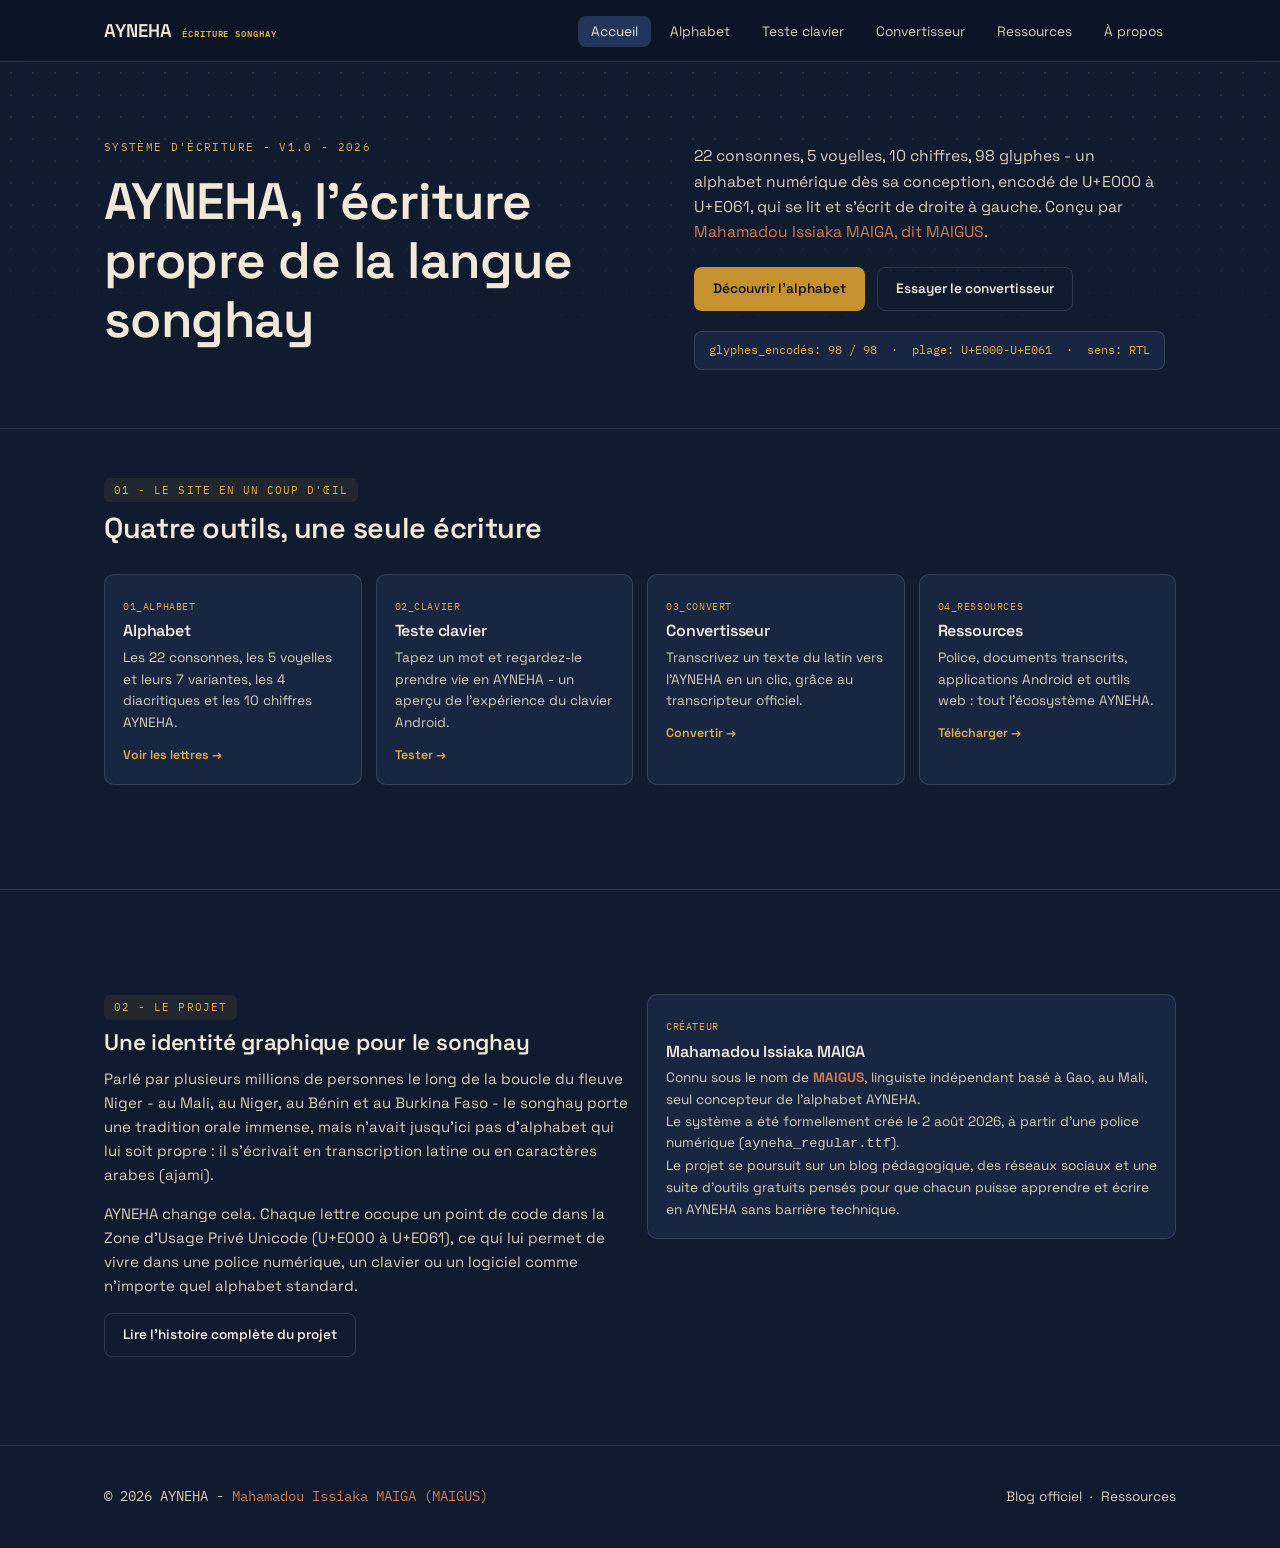
==== index.html @ 66aaf398 "Import initial du site AYNEHA Première version complète du site vitrine AYNEHA : - index.html : pag" ====
<!doctype html>
<html lang="fr">
<head>
<meta charset="utf-8">
<meta name="viewport" content="width=device-width, initial-scale=1">
<title>AYNEHA - L'alphabet Songhay</title>
<meta name="description" content="AYNEHA, l'alphabet créé par Mahamadou Issiaka MAIGA (MAIGUS) pour écrire la langue songhay : découvrez ses lettres, testez le clavier, convertissez vos textes.">
<link rel="preconnect" href="https://fonts.googleapis.com">
<link href="https://fonts.googleapis.com/css2?family=Space+Grotesk:wght@500;600;700&family=IBM+Plex+Mono:wght@400;500&display=swap" rel="stylesheet">
<link rel="stylesheet" href="assets/style.css?v=2">
</head>
<body>

<header class="site-header">
  <nav class="nav">
    <a class="brand" href="index.html">AYNEHA <small>Écriture Songhay</small></a>
    <button class="nav-toggle" aria-label="Ouvrir le menu">☰</button>
    <ul class="nav-links">
      <li><a href="index.html" class="active">Accueil</a></li>
      <li><a href="alphabet.html">Alphabet</a></li>
      <li><a href="clavier.html">Teste clavier</a></li>
      <li><a href="convertisseur.html">Convertisseur</a></li>
      <li><a href="ressources.html">Ressources</a></li>
      <li><a href="apropos.html">À propos</a></li>
    </ul>
  </nav>
</header>

<section class="hero">
  <div class="glyph-grid" aria-hidden="true"></div>
  <div class="container hero-grid">
    <div>
      <span class="eyebrow mono">Système d'écriture - v1.0 - 2026</span>
      <h1>AYNEHA, l'écriture propre de la langue songhay</h1>
    </div>
    <div class="hero-side">
      <p class="lede">
        22 consonnes, 5 voyelles, 10 chiffres, 98 glyphes - un alphabet numérique dès sa conception,
        encodé de U+E000 à U+E061, qui se lit et s'écrit de droite à gauche. Conçu par
        <span class="creator-name">Mahamadou Issiaka MAIGA, dit MAIGUS</span>.
      </p>
      <div class="hero-actions">
        <a class="btn btn-gold" href="alphabet.html">Découvrir l'alphabet</a>
        <a class="btn btn-outline" href="convertisseur.html">Essayer le convertisseur</a>
      </div>
      <div class="readout mono">glyphes_encodés: 98 / 98 &nbsp;·&nbsp; plage: U+E000-U+E061 &nbsp;·&nbsp; sens: RTL</div>
    </div>
  </div>
</section>

<section>
  <div class="container">
    <div class="section-head">
      <span class="tag mono">01 - le site en un coup d'œil</span>
      <h2>Quatre outils, une seule écriture</h2>
    </div>
    <div class="grid grid-4">
      <a class="card" href="alphabet.html">
        <span class="card-tag mono">01_ALPHABET</span>
        <h3>Alphabet</h3>
        <p>Les 22 consonnes, les 5 voyelles et leurs 7 variantes, les 4 diacritiques et les 10 chiffres AYNEHA.</p>
        <span class="go">Voir les lettres →</span>
      </a>
      <a class="card" href="clavier.html">
        <span class="card-tag mono">02_CLAVIER</span>
        <h3>Teste clavier</h3>
        <p>Tapez un mot et regardez-le prendre vie en AYNEHA - un aperçu de l'expérience du clavier Android.</p>
        <span class="go">Tester →</span>
      </a>
      <a class="card" href="convertisseur.html">
        <span class="card-tag mono">03_CONVERT</span>
        <h3>Convertisseur</h3>
        <p>Transcrivez un texte du latin vers l'AYNEHA en un clic, grâce au transcripteur officiel.</p>
        <span class="go">Convertir →</span>
      </a>
      <a class="card" href="ressources.html">
        <span class="card-tag mono">04_RESSOURCES</span>
        <h3>Ressources</h3>
        <p>Police, documents transcrits, applications Android et outils web : tout l'écosystème AYNEHA.</p>
        <span class="go">Télécharger →</span>
      </a>
    </div>
  </div>
</section>

<hr class="divider">

<section>
  <div class="container grid grid-2" style="align-items:start;">
    <div>
      <span class="tag mono">02 - le projet</span>
      <h2>Une identité graphique pour le songhay</h2>
      <p>
        Parlé par plusieurs millions de personnes le long de la boucle du fleuve Niger - au Mali,
        au Niger, au Bénin et au Burkina Faso - le songhay porte une tradition orale immense, mais
        n'avait jusqu'ici pas d'alphabet qui lui soit propre : il s'écrivait en transcription latine
        ou en caractères arabes (ajami).
      </p>
      <p>
        AYNEHA change cela. Chaque lettre occupe un point de code dans la Zone d'Usage Privé Unicode
        (U+E000 à U+E061), ce qui lui permet de vivre dans une police numérique, un clavier ou un
        logiciel comme n'importe quel alphabet standard.
      </p>
      <a class="btn btn-outline" href="apropos.html">Lire l'histoire complète du projet</a>
    </div>
    <div class="card" style="cursor:default">
      <span class="card-tag mono">CRÉATEUR</span>
      <h3 class="creator-name">Mahamadou Issiaka MAIGA</h3>
      <p>
        Connu sous le nom de <strong class="creator-name">MAIGUS</strong>, linguiste indépendant basé à Gao, au Mali,
        seul concepteur de l'alphabet AYNEHA.
      </p>
      <p>
        Le système a été formellement créé le 2 août 2026, à partir d'une police numérique
        (<code>ayneha_regular.ttf</code>).
      </p>
      <p style="margin-bottom:0">
        Le projet se poursuit sur un blog pédagogique, des réseaux sociaux et une suite d'outils
        gratuits pensés pour que chacun puisse apprendre et écrire en AYNEHA sans barrière technique.
      </p>
    </div>
  </div>
</section>

<footer>
  <div class="container">
    <span class="mono">© 2026 AYNEHA - <span class="creator-name">Mahamadou Issiaka MAIGA (MAIGUS)</span></span>
    <span>
      <a href="https://aynehasonghay.blogspot.com" target="_blank" rel="noopener">Blog officiel</a>
      &nbsp;·&nbsp;
      <a href="ressources.html">Ressources</a>
    </span>
  </div>
</footer>

<button id="back-to-top" aria-label="Retour en haut de page">&#8593;</button>
<script src="assets/nav.js"></script>
<script src="assets/nav.js"></script>
</body>
</html>
---- assets/style.css ----
/* AYNEHA - feuille de style partagée
   Thème combiné : palette nuit indigo / or / rouille (maquette A)
   + typographie et gabarit studio numérique (maquette C)
   Typo : Space Grotesk (titres) + IBM Plex Mono (labels techniques) */

:root{
  --indigo-950:#0b1526;
  --indigo-900:#101b30;
  --indigo-800:#182642;
  --indigo-700:#22355a;
  --sand:#f1e8d8;
  --sand-dim:#d9cdb4;
  --gold:#c6912f;
  --gold-bright:#e0ac47;
  --rust:#9a4b2e;
  --line:rgba(241,232,216,0.14);
  --radius:14px;
  --max:1120px;
}

*{box-sizing:border-box;}
html{scroll-behavior:smooth;}
body{
  margin:0;
  background:var(--indigo-900);
  color:var(--sand);
  font-family:"Space Grotesk", system-ui, sans-serif;
  font-size:15px;
  line-height:1.6;
  -webkit-font-smoothing:antialiased;
}
h1,h2,h3,h4{
  font-family:"Space Grotesk", system-ui, sans-serif;
  font-weight:600;
  line-height:1.15;
  margin:0 0 0.5em;
  letter-spacing:-0.01em;
}
p{margin:0 0 1em;color:var(--sand-dim);font-size:0.94rem;}
.mono{font-family:"IBM Plex Mono", monospace;}
.creator-name{color:#D2794C;}
a{color:var(--gold-bright);text-decoration:none;}
a:hover{text-decoration:underline;}
a:focus-visible,button:focus-visible,input:focus-visible{
  outline:2px solid var(--gold-bright);
  outline-offset:3px;
}
img{max-width:100%;display:block;}
.container{max-width:var(--max);margin:0 auto;padding:0 24px;}

/* motif signature : grille de points façon points de code U+E000..U+E061,
   discret, texture plutôt que décor gratuit */
.glyph-grid{
  position:absolute;inset:0;
  background-image:radial-gradient(circle, rgba(198,145,47,0.35) 1px, transparent 1.4px);
  background-size:22px 22px;
  mask-image:linear-gradient(to bottom, black, transparent 85%);
  opacity:0.5;
  pointer-events:none;
}

/* Header / nav */
.site-header{
  position:sticky;top:0;z-index:20;
  background:rgba(11,21,38,0.86);
  backdrop-filter:blur(10px);
  border-bottom:1px solid var(--line);
}
.nav{
  display:flex;align-items:center;justify-content:space-between;
  padding:16px 24px;max-width:var(--max);margin:0 auto;
}
.brand{
  display:flex;align-items:baseline;gap:10px;
  font-family:"Space Grotesk",sans-serif;font-weight:600;font-size:1.15rem;color:var(--sand);
}
.brand small{font-family:"IBM Plex Mono",monospace;font-size:0.58rem;letter-spacing:0.1em;
  text-transform:uppercase;color:var(--gold-bright);}
.nav-links{display:flex;gap:6px;list-style:none;margin:0;padding:0;}
.nav-links a{
  color:var(--sand-dim);padding:7px 13px;border-radius:8px;font-size:0.85rem;
  transition:background .15s,color .15s;
}
.nav-links a:hover,.nav-links a.active{
  background:var(--indigo-700);color:var(--sand);text-decoration:none;
}
.nav-toggle{display:none;background:none;border:1px solid var(--line);border-radius:8px;
  color:var(--sand);padding:8px 10px;font-size:1.1rem;}

@media (max-width:760px){
  .nav-links{
    position:absolute;top:100%;left:0;right:0;flex-direction:column;
    background:var(--indigo-950);border-bottom:1px solid var(--line);
    padding:10px 24px 18px;gap:2px;display:none;
  }
  .nav-links.open{display:flex;}
  .nav-toggle{display:block;}
}

/* Hero */
.hero{position:relative;overflow:hidden;padding:72px 0 52px;border-bottom:1px solid var(--line);}
.hero .container{position:relative;z-index:1;}
.eyebrow{
  display:inline-block;color:var(--gold-bright);font-size:0.7rem;letter-spacing:0.12em;
  text-transform:uppercase;margin-bottom:16px;
}
.hero h1{font-size:clamp(2rem,4.6vw,3.2rem);color:var(--sand);max-width:16ch;font-weight:600;}
.hero .lede{font-size:0.98rem;max-width:46ch;color:var(--sand-dim);}
.hero-actions{display:flex;gap:12px;flex-wrap:wrap;margin-top:22px;}

/* En-tête en deux colonnes : titre à gauche, texte + actions à droite */
.hero-grid{display:grid;grid-template-columns:1.15fr 1fr;gap:36px;align-items:center;}
.hero-side{padding-top:4px;}
@media (max-width:820px){
  .hero-grid{grid-template-columns:1fr;gap:18px;}
  .hero .lede{max-width:none;}
}
.readout{
  display:inline-block;margin-top:20px;padding:9px 14px;border:1px solid var(--line);
  border-radius:8px;font-size:0.74rem;color:var(--gold-bright);background:var(--indigo-800);
}

.btn{
  display:inline-flex;align-items:center;gap:8px;
  padding:10px 18px;border-radius:8px;font-size:0.85rem;font-weight:600;
  border:1px solid transparent;transition:transform .15s, background .15s, border-color .15s;
}
.btn:hover{transform:translateY(-1px);text-decoration:none;}
.btn-gold{background:var(--gold);color:var(--indigo-950);}
.btn-gold:hover{background:var(--gold-bright);}
.btn-outline{border-color:var(--line);color:var(--sand);}
.btn-outline:hover{border-color:var(--gold-bright);color:var(--gold-bright);}

/* Section / cards */
section{padding:48px 0;}
.section-head{max-width:60ch;margin-bottom:28px;}
.section-head h2{font-size:clamp(1.4rem,2.8vw,1.8rem);color:var(--sand);}
.tag{
  display:inline-block;font-size:0.66rem;letter-spacing:0.1em;text-transform:uppercase;
  color:var(--gold-bright);background:rgba(198,145,47,0.1);padding:4px 10px;border-radius:6px;
  margin-bottom:10px;
}

.grid{display:grid;gap:14px;}
.grid-2{grid-template-columns:repeat(2,1fr);}
.grid-3{grid-template-columns:repeat(3,1fr);}
.grid-4{grid-template-columns:repeat(4,1fr);}
@media (max-width:820px){.grid-2,.grid-3,.grid-4{grid-template-columns:1fr;}}

.card{
  display:block;color:inherit;
  background:var(--indigo-800);border:1px solid var(--line);border-radius:10px;
  padding:18px;transition:border-color .15s, transform .15s;
}
.card:hover{border-color:rgba(198,145,47,0.45);transform:translateY(-2px);text-decoration:none;}
.card h3{color:var(--sand);font-size:1rem;margin-bottom:6px;}
.card p{margin-bottom:0;font-size:0.85rem;}
.card .go{display:inline-block;margin-top:12px;font-size:0.78rem;font-weight:600;color:var(--gold-bright);}
.card-tag{
  display:inline-block;font-size:0.62rem;color:var(--gold-bright);letter-spacing:0.06em;
  margin-bottom:8px;
}

.divider{border:none;border-top:1px solid var(--line);margin:56px 0;}

/* Tables (alphabet) */
.table-wrap{overflow-x:auto;border:1px solid var(--line);border-radius:var(--radius);}
table{width:100%;border-collapse:collapse;background:var(--indigo-800);}
th,td{padding:12px 16px;text-align:left;border-bottom:1px solid var(--line);font-size:0.93rem;}
th{color:var(--gold-bright);font-weight:600;font-size:0.78rem;text-transform:uppercase;
  letter-spacing:0.06em;background:var(--indigo-950);}
tr:last-child td{border-bottom:none;}

/* Panels for tool pages (clavier / convertisseur) */
.panel{
  border:1px solid var(--line);border-radius:var(--radius);background:var(--indigo-800);
  padding:0;overflow:hidden;
}
.panel-head{
  display:flex;align-items:center;justify-content:space-between;flex-wrap:wrap;gap:10px;
  padding:16px 20px;border-bottom:1px solid var(--line);background:var(--indigo-950);
}
.panel-head h3{margin:0;font-size:1rem;color:var(--sand);}
.tool-frame{width:100%;height:640px;border:0;background:var(--sand);}
@media (max-width:600px){.tool-frame{height:520px;}}

.note{
  border-left:3px solid var(--gold);background:rgba(198,145,47,0.08);
  padding:14px 18px;border-radius:0 8px 8px 0;font-size:0.92rem;color:var(--sand-dim);
}

/* Resources list */
.res-item{
  display:flex;justify-content:space-between;align-items:center;gap:16px;flex-wrap:wrap;
  padding:18px 22px;border:1px solid var(--line);border-radius:var(--radius);
  background:var(--indigo-800);
}
.res-item h4{margin:0 0 4px;color:var(--sand);font-size:1rem;font-family:"Work Sans",sans-serif;font-weight:600;}
.res-item p{margin:0;font-size:0.88rem;}
.res-list{display:flex;flex-direction:column;gap:12px;}

/* Footer */
footer{border-top:1px solid var(--line);padding:40px 0;margin-top:40px;}
footer .container{display:flex;justify-content:space-between;flex-wrap:wrap;gap:16px;
  font-size:0.85rem;color:var(--sand-dim);}
footer a{color:var(--sand-dim);}
footer a:hover{color:var(--gold-bright);}

@media (prefers-reduced-motion:reduce){
  html{scroll-behavior:auto;}
  .card,.btn{transition:none;}
}

/* Bouton "retour en haut" */
#back-to-top{
  position:fixed;right:20px;bottom:20px;z-index:30;
  width:44px;height:44px;border-radius:50%;
  background:var(--gold);color:var(--indigo-950);border:none;
  display:flex;align-items:center;justify-content:center;
  font-size:1.1rem;line-height:1;cursor:pointer;
  box-shadow:0 4px 14px rgba(0,0,0,0.35);
  opacity:0;visibility:hidden;transform:translateY(8px);
  transition:opacity .2s, transform .2s, background .15s;
}
#back-to-top.visible{opacity:1;visibility:visible;transform:translateY(0);}
#back-to-top:hover{background:var(--gold-bright);}
@media (prefers-reduced-motion:reduce){
  #back-to-top{transition:none;}
}
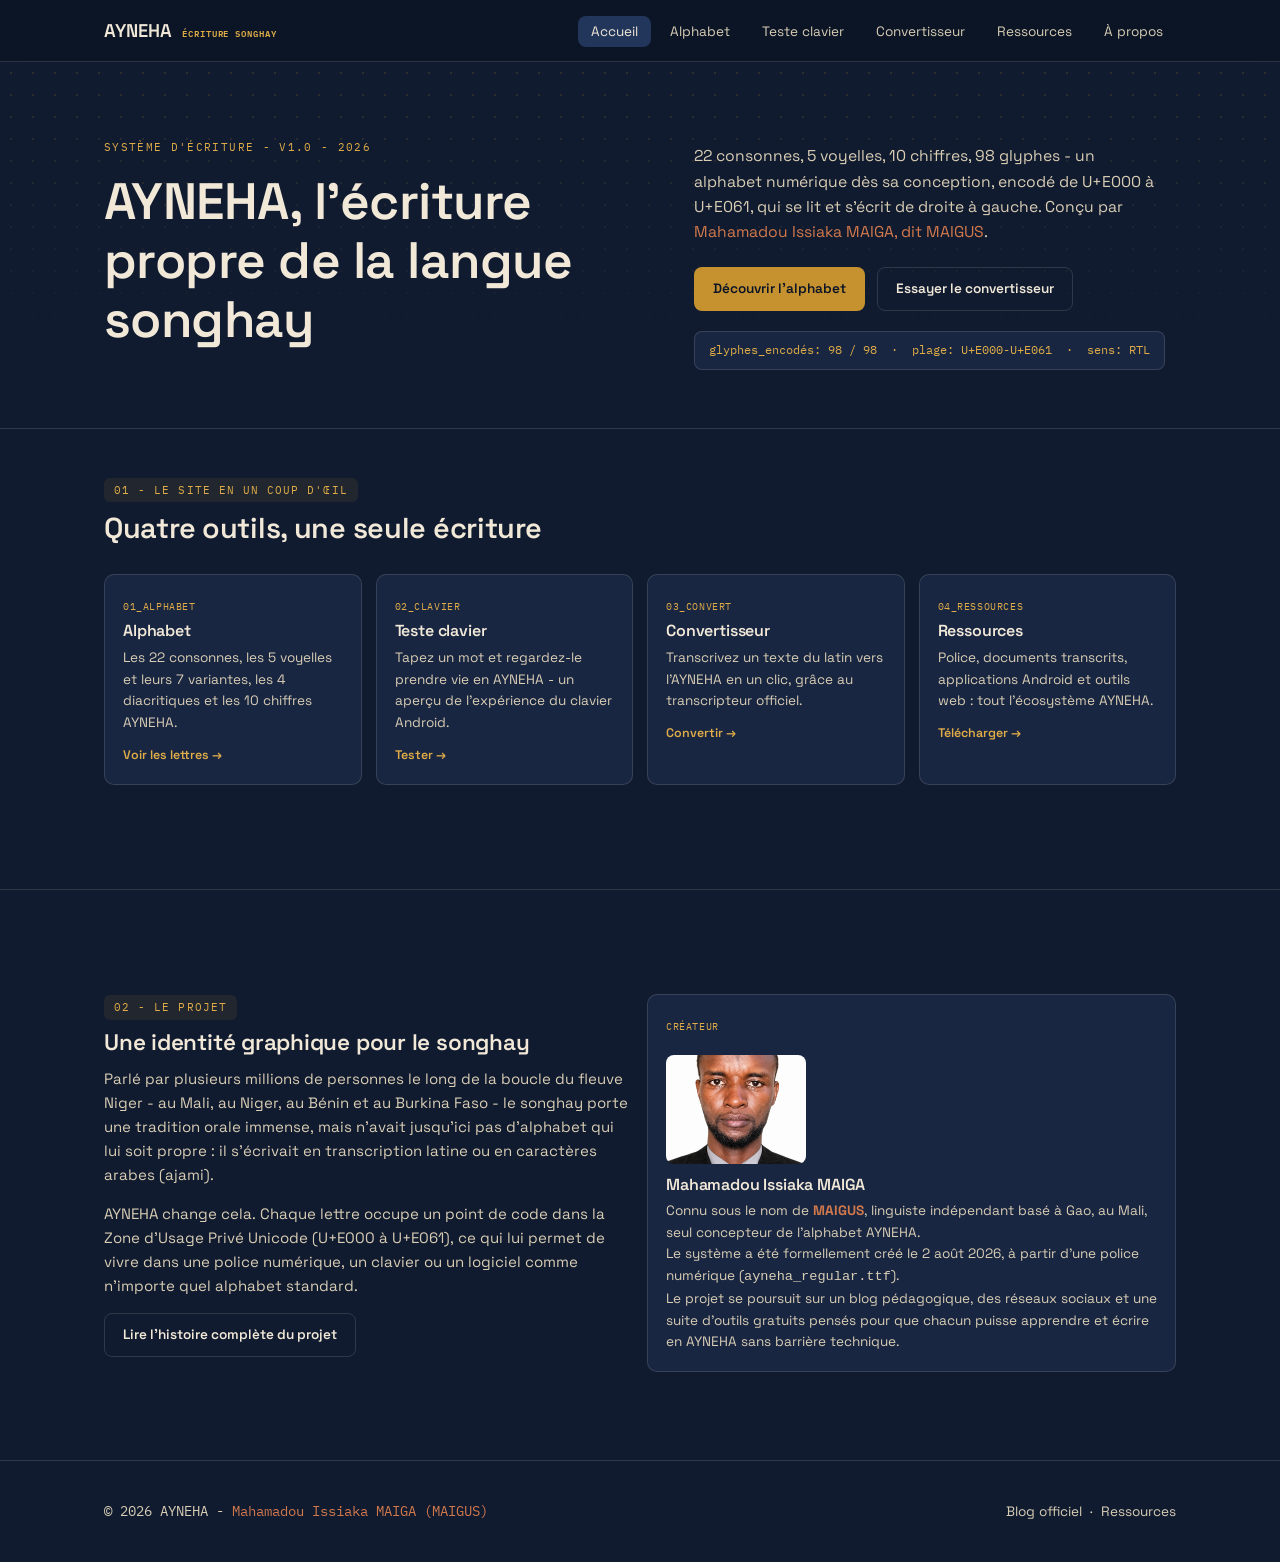
==== commit a19b7d42: "Update index.html ajout photo du créateur" ====
--- a/index.html
+++ b/index.html
@@ -105,6 +105,7 @@
     </div>
     <div class="card" style="cursor:default">
       <span class="card-tag mono">CRÉATEUR</span>
+      <img src="assets/img/maigus-photo.png" alt="Mahamadou Issiaka MAIGA (MAIGUS)" style="width:140px; aspect-ratio:4.5/3.5; object-fit:cover; border-radius:8px; margin:12px 0;">
       <h3 class="creator-name">Mahamadou Issiaka MAIGA</h3>
       <p>
         Connu sous le nom de <strong class="creator-name">MAIGUS</strong>, linguiste indépendant basé à Gao, au Mali,
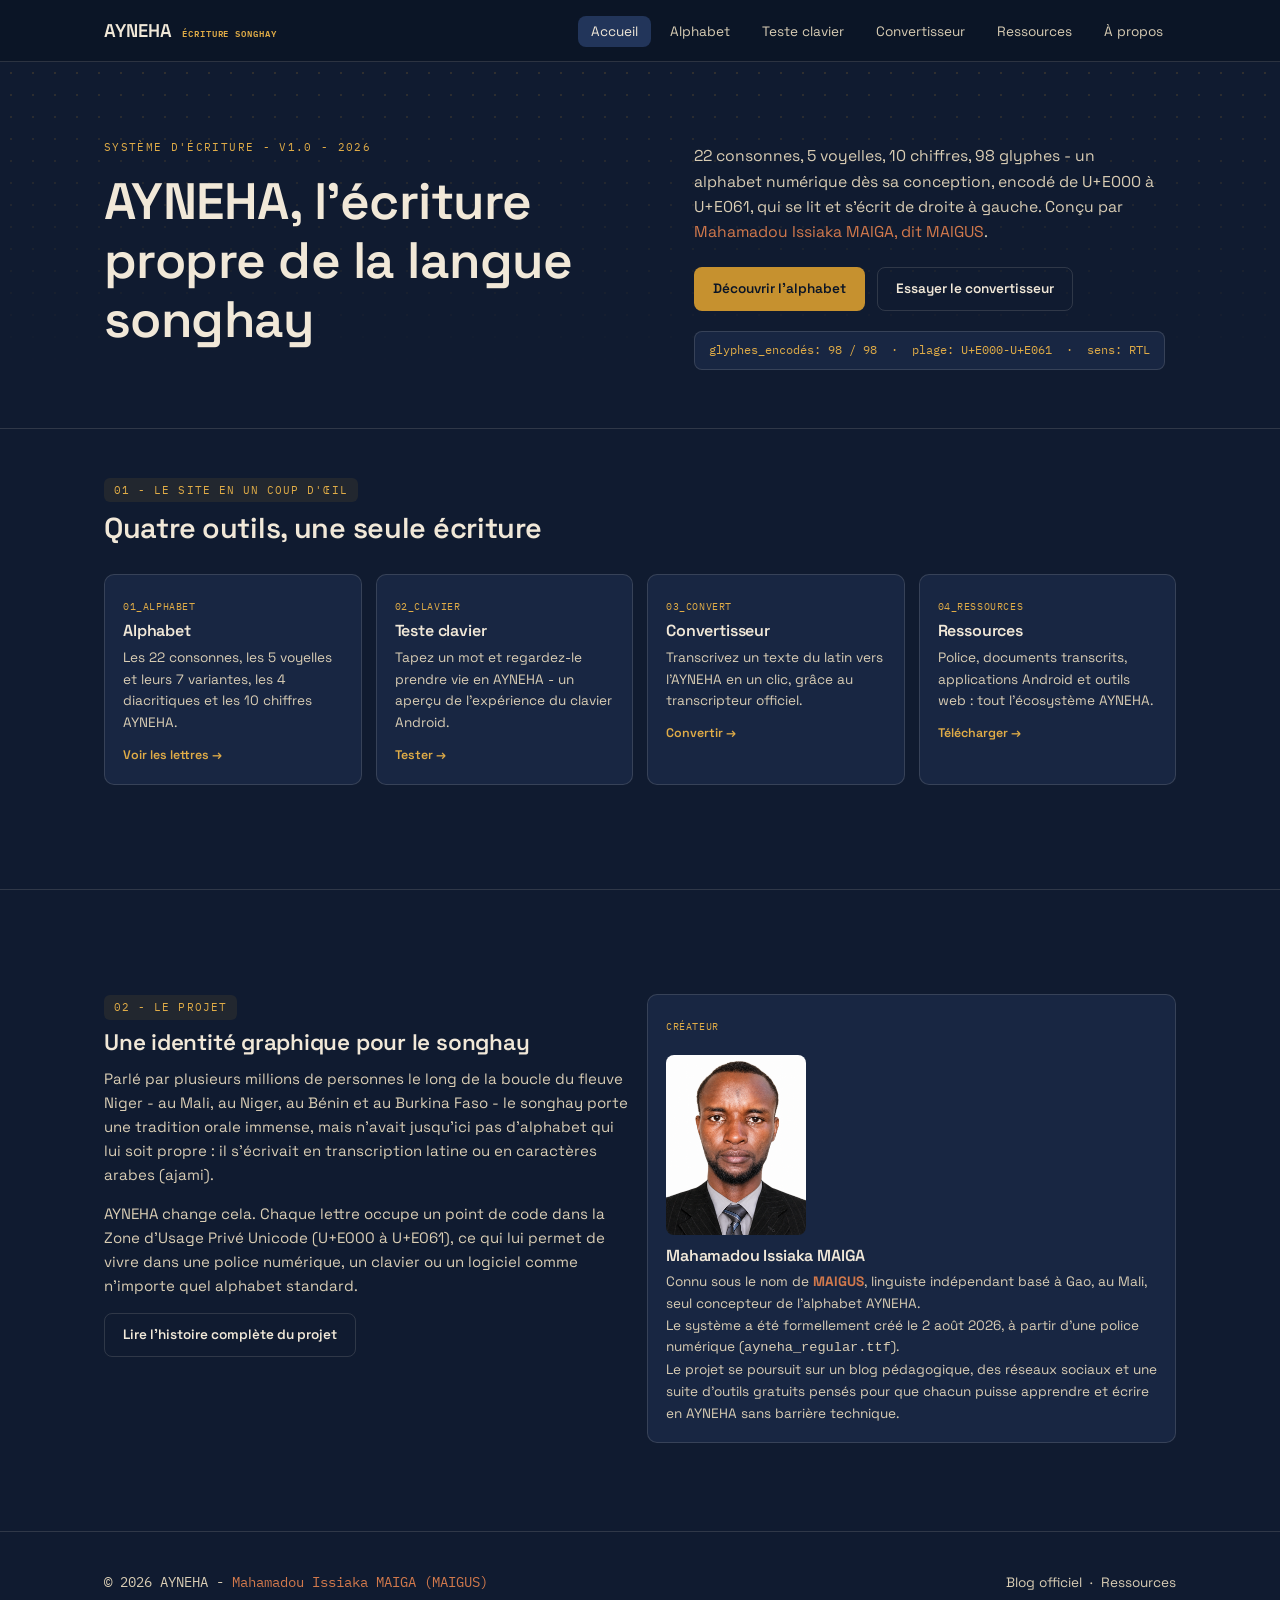
==== commit 1e4d6bb9: "Update index.html ajout photo du créateur" ====
--- a/index.html
+++ b/index.html
@@ -105,7 +105,7 @@
     </div>
     <div class="card" style="cursor:default">
       <span class="card-tag mono">CRÉATEUR</span>
-      <img src="assets/img/maigus-photo.png" alt="Mahamadou Issiaka MAIGA (MAIGUS)" style="width:140px; aspect-ratio:4.5/3.5; object-fit:cover; border-radius:8px; margin:12px 0;">
+      <img src="assets/img/maigus-photo.png" alt="Mahamadou Issiaka MAIGA (MAIGUS)" style="width:140px; aspect-ratio:3.5/4.5; object-fit:cover; border-radius:8px; margin:12px 0;">
       <h3 class="creator-name">Mahamadou Issiaka MAIGA</h3>
       <p>
         Connu sous le nom de <strong class="creator-name">MAIGUS</strong>, linguiste indépendant basé à Gao, au Mali,
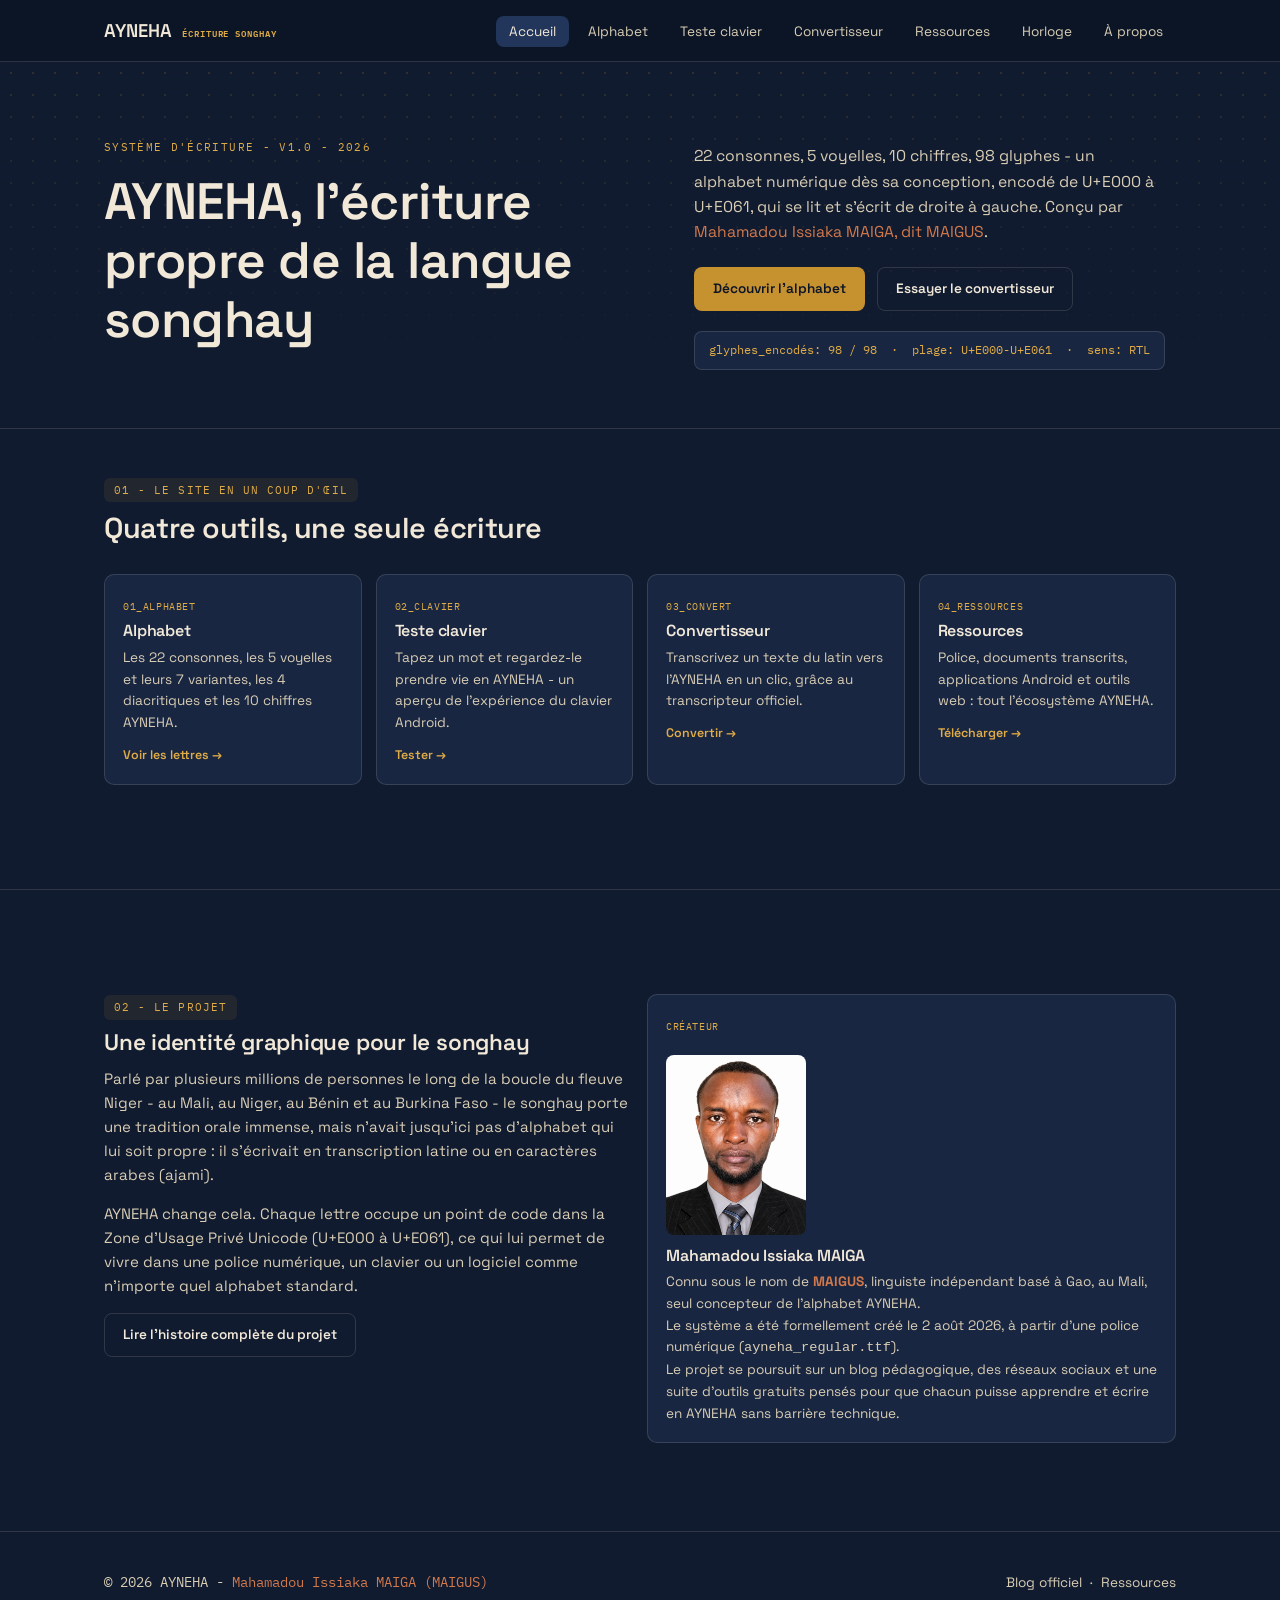
==== commit b61bd643: "Ajout page Horloge et mise à jour de la navigation" ====
--- a/index.html
+++ b/index.html
@@ -7,7 +7,7 @@
 <meta name="description" content="AYNEHA, l'alphabet créé par Mahamadou Issiaka MAIGA (MAIGUS) pour écrire la langue songhay : découvrez ses lettres, testez le clavier, convertissez vos textes.">
 <link rel="preconnect" href="https://fonts.googleapis.com">
 <link href="https://fonts.googleapis.com/css2?family=Space+Grotesk:wght@500;600;700&family=IBM+Plex+Mono:wght@400;500&display=swap" rel="stylesheet">
-<link rel="stylesheet" href="assets/style.css?v=2">
+<link rel="stylesheet" href="assets/style.css?v=3">
 </head>
 <body>
 
@@ -21,6 +21,7 @@
       <li><a href="clavier.html">Teste clavier</a></li>
       <li><a href="convertisseur.html">Convertisseur</a></li>
       <li><a href="ressources.html">Ressources</a></li>
+      <li><a href="horloge.html">Horloge</a></li>
       <li><a href="apropos.html">À propos</a></li>
     </ul>
   </nav>
